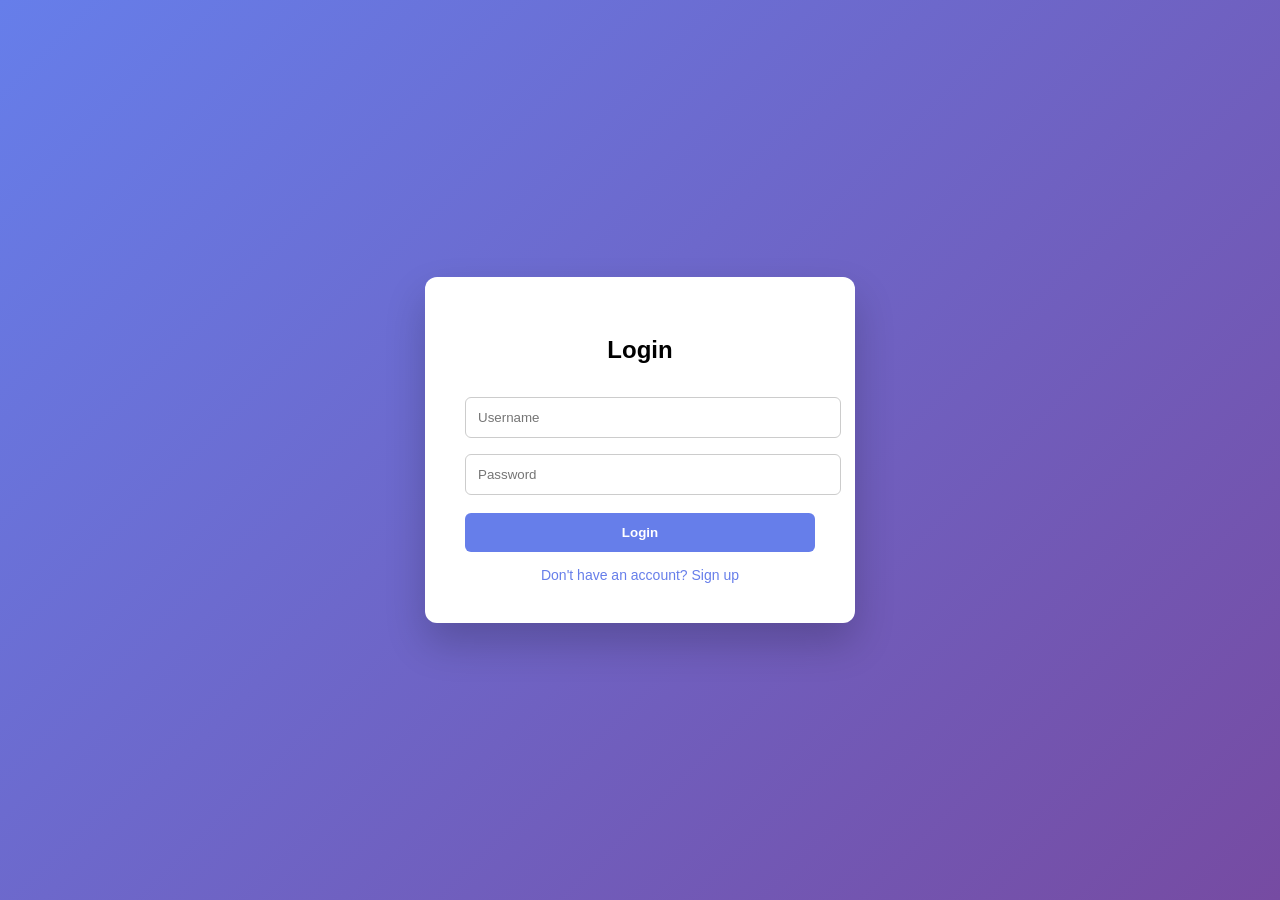
==== login.html @ 1cb6f50a "Add login.html for user authentication interface" ====
<!DOCTYPE html>
<html lang="en">
<head>
<meta charset="UTF-8">
<title>Login | DSA Learning Analytics</title>

<style>

body{
font-family: Inter, sans-serif;
background: linear-gradient(135deg,#667eea,#764ba2);
height:100vh;
display:flex;
align-items:center;
justify-content:center;
margin:0;
}

.container{
background:white;
padding:40px;
border-radius:12px;
width:350px;
box-shadow:0 20px 40px rgba(0,0,0,0.2);
}

h2{
text-align:center;
margin-bottom:25px;
}

input{
width:100%;
padding:12px;
margin:8px 0;
border-radius:6px;
border:1px solid #ccc;
}

button{
width:100%;
padding:12px;
margin-top:10px;
border:none;
border-radius:6px;
background:#667eea;
color:white;
font-weight:bold;
cursor:pointer;
}

button:hover{
background:#5563d1;
}

.toggle{
text-align:center;
margin-top:15px;
font-size:14px;
cursor:pointer;
color:#667eea;
}

</style>

</head>

<body>

<div class="container">

<h2 id="title">Login</h2>

<input id="username" placeholder="Username">
<input id="password" type="password" placeholder="Password">

<button onclick="submitForm()">Login</button>

<div class="toggle" onclick="toggleMode()">
Don't have an account? Sign up
</div>

</div>

<script>

const API_BASE = "https://dsa-learning-analytics-dashboard.onrender.com"

let isLogin = true

function toggleMode(){

isLogin = !isLogin

document.getElementById("title").innerText = isLogin ? "Login" : "Sign Up"

document.querySelector("button").innerText = isLogin ? "Login" : "Sign Up"

document.querySelector(".toggle").innerText =
isLogin ? "Don't have an account? Sign up" : "Already have an account? Login"

}

async function submitForm(){

const username = document.getElementById("username").value
const password = document.getElementById("password").value

const endpoint = isLogin ? "/login" : "/signup"

const res = await fetch(`${API_BASE}${endpoint}`,{

method:"POST",

headers:{
"Content-Type":"application/json"
},

body:JSON.stringify({
username,
password
})

})

const data = await res.json()

if(res.ok){

localStorage.setItem("user_id",data.user_id)

window.location.href = "index.html"

}else{

alert("Login failed")

}

}

</script>

</body>
</html>
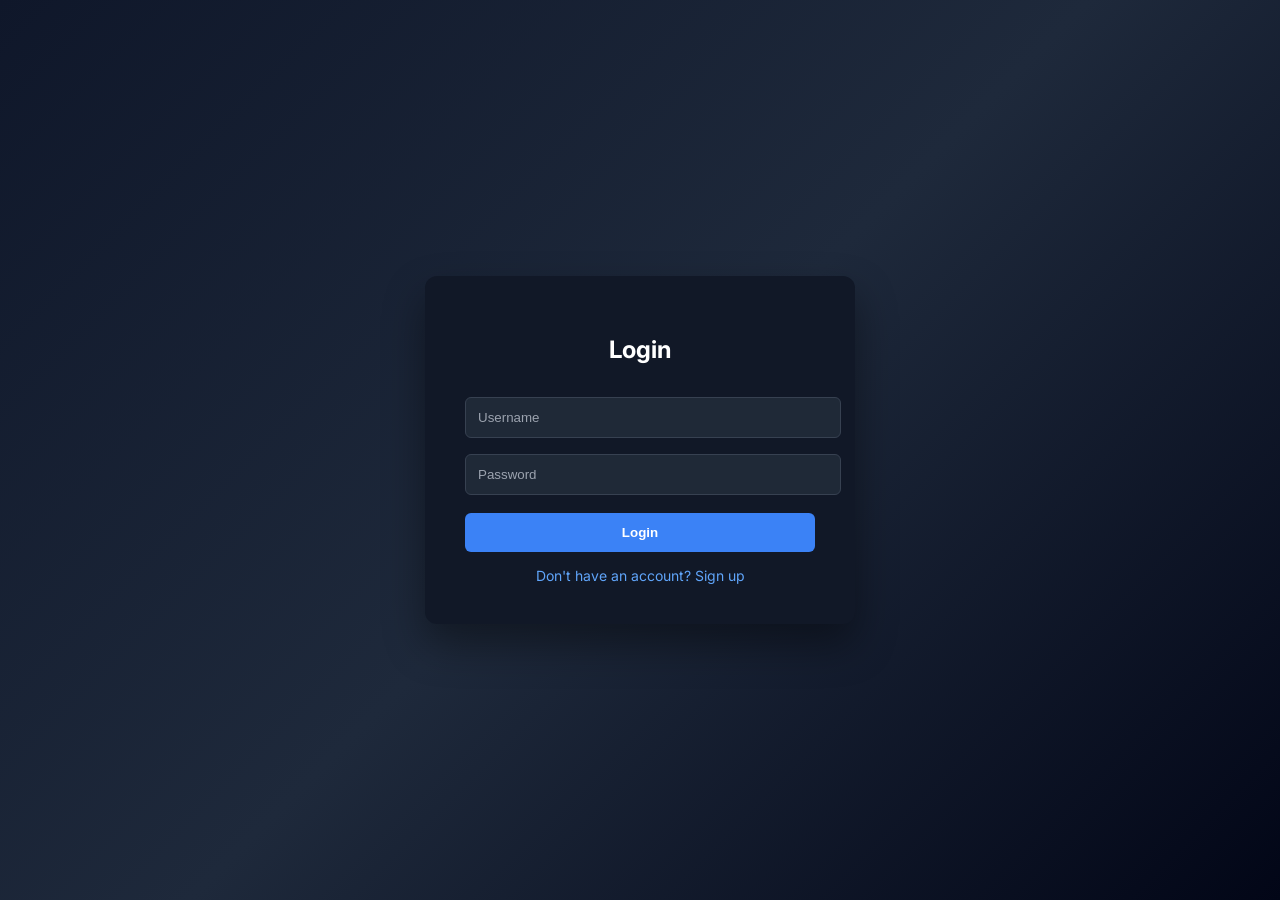
==== commit 67c90dfc: "Update styles in login.html for dark theme" ====
--- a/login.html
+++ b/login.html
@@ -1,6 +1,7 @@
 <!DOCTYPE html>
 <html lang="en">
 <head>
+  <link href="https://fonts.googleapis.com/css2?family=Inter:wght@400;500;600&display=swap" rel="stylesheet">
 <meta charset="UTF-8">
 <title>Login | DSA Learning Analytics</title>
 
@@ -8,7 +9,7 @@
 
 body{
 font-family: Inter, sans-serif;
-background: linear-gradient(135deg,#667eea,#764ba2);
+background: linear-gradient(135deg,#0f172a,#1e293b,#020617);
 height:100vh;
 display:flex;
 align-items:center;
@@ -17,11 +18,12 @@
 }
 
 .container{
-background:white;
+background:#111827;
 padding:40px;
 border-radius:12px;
 width:350px;
-box-shadow:0 20px 40px rgba(0,0,0,0.2);
+box-shadow:0 20px 40px rgba(0,0,0,0.4);
+color:white;
 }
 
 h2{
@@ -34,7 +36,13 @@
 padding:12px;
 margin:8px 0;
 border-radius:6px;
-border:1px solid #ccc;
+border:1px solid #374151;
+background:#1f2937;
+color:white;
+}
+
+input::placeholder{
+color:#9ca3af;
 }
 
 button{
@@ -43,14 +51,14 @@
 margin-top:10px;
 border:none;
 border-radius:6px;
-background:#667eea;
+background:#3b82f6;
 color:white;
 font-weight:bold;
 cursor:pointer;
 }
 
 button:hover{
-background:#5563d1;
+background:#2563eb;
 }
 
 .toggle{
@@ -58,11 +66,10 @@
 margin-top:15px;
 font-size:14px;
 cursor:pointer;
-color:#667eea;
+color:#60a5fa;
 }
 
 </style>
-
 </head>
 
 <body>
